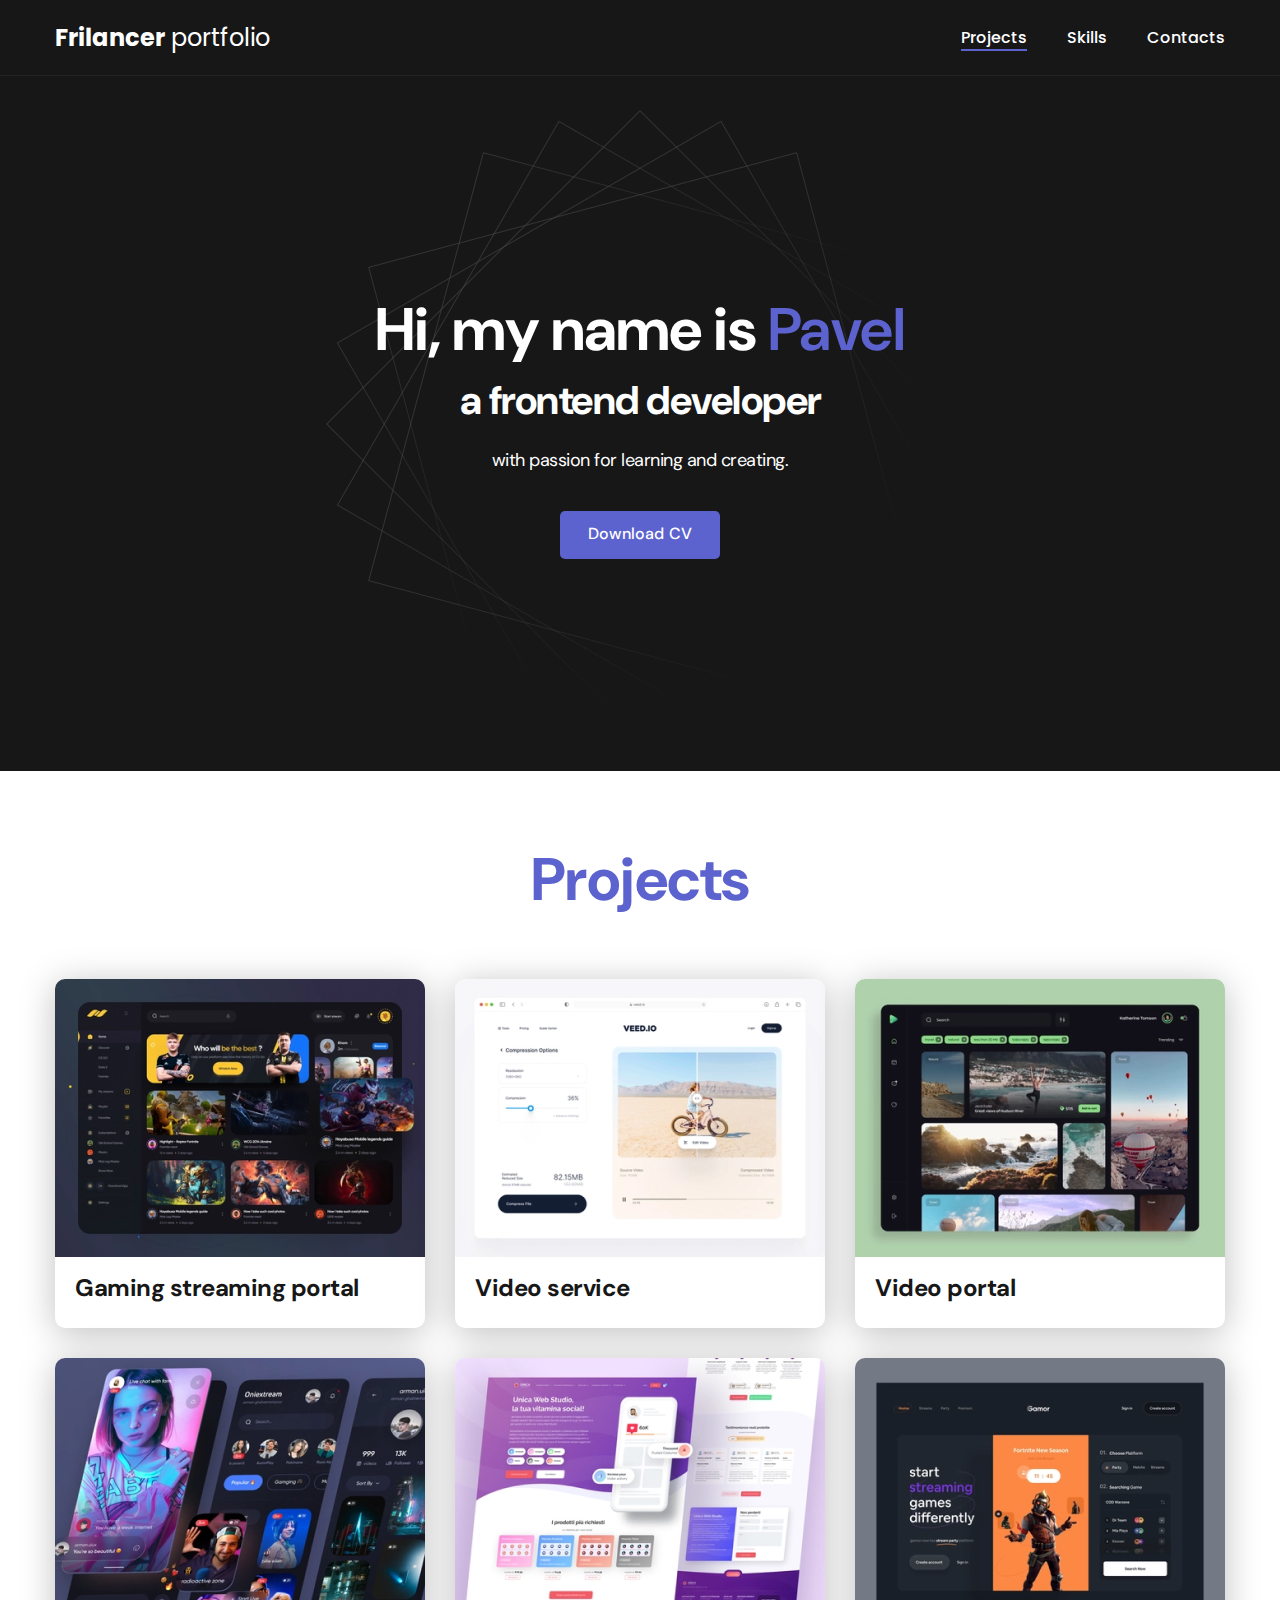
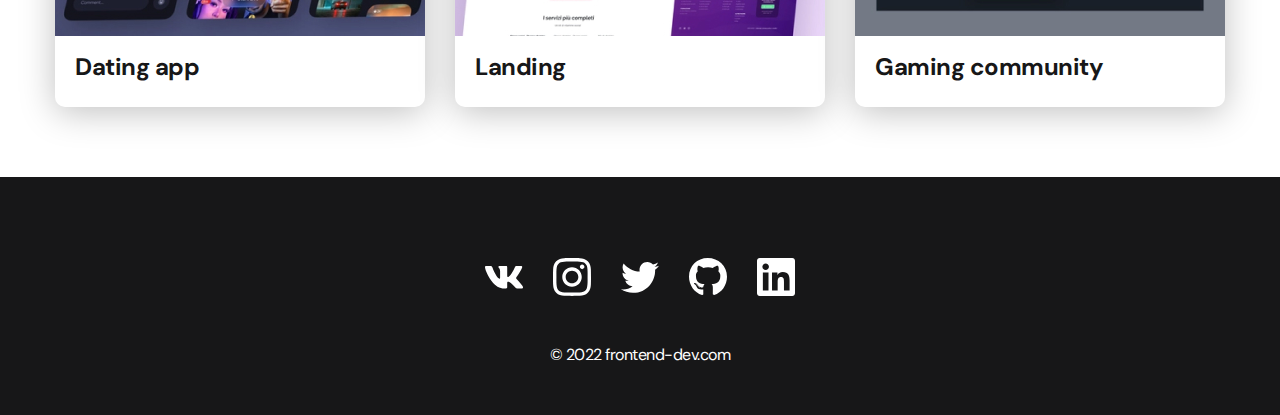
==== index.html @ 63ea850a "Первый коммит" ====
<!DOCTYPE html>
<html lang="en">
  <head>
    <meta charset="UTF-8" />
    <meta http-equiv="X-UA-Compatible" content="IE=edge" />
    <meta name="viewport" content="width=device-width, initial-scale=1.0" />
    <title>Freelancer portfolio</title>
    <link rel="stylesheet" href="./css/main.css" />
  </head>
  <body>
    <nav class="nav">
      <div class="container">
        <div class="nav-row">
          <a href="./index.html" class="logo"
            ><strong>Frilancer</strong> portfolio</a
          >
          <ul class="nav-list">
            <li class="nav-list__item">
              <a
                href="./projects.html"
                class="nav-list__link nav-list__link--active"
                >Projects</a
              >
            </li>
            <li class="nav-list__item">
              <a href="./skills.html" class="nav-list__link">Skills</a>
            </li>
            <li class="nav-list__item">
              <a href="./contacts.html" class="nav-list__link">Contacts</a>
            </li>
          </ul>
        </div>
      </div>
    </nav>

    <header class="header">
      <div class="header__wrapper">
        <h1 class="header__title">
          <strong>Hi, my name is <em>Pavel</em></strong>
          <br />
          a frontend developer
        </h1>
        <div class="header__text">
          <p>with passion for learning and creating.</p>
        </div>
        <a href="#!" class="btn">Download CV</a>
      </div>
    </header>

    <main class="section">
      <div class="container">
        <h2 class="title-1">Projects</h2>
        <ul class="projects">
          <li class="project">
            <a href="./project-page.html">
              <img
                src="./img/projects/01.jpg"
                alt="project img"
                class="project__img"
              />
              <h3 class="project__title">Gaming streaming portal</h3>
            </a>
          </li>
          <li class="project">
            <a href="./project-page.html">
              <img
                src="./img/projects/02.jpg"
                alt="project img"
                class="project__img"
              />
              <h3 class="project__title">Video service</h3>
            </a>
          </li>
          <li class="project">
            <a href="./project-page.html">
              <img
                src="./img/projects/03.jpg"
                alt="project img"
                class="project__img"
              />
              <h3 class="project__title">Video portal</h3>
            </a>
          </li>
          <li class="project">
            <a href="./project-page.html">
              <img
                src="./img/projects/04.jpg"
                alt="project img"
                class="project__img"
              />
              <h3 class="project__title">Dating app</h3>
            </a>
          </li>
          <li class="project">
            <a href="./project-page.html">
              <img
                src="./img/projects/05.jpg"
                alt="project img"
                class="project__img"
              />
              <h3 class="project__title">Landing</h3>
            </a>
          </li>
          <li class="project">
            <a href="./project-page.html">
              <img
                src="./img/projects/06.jpg"
                alt="project img"
                class="project__img"
              />
              <h3 class="project__title">Gaming community</h3>
            </a>
          </li>
        </ul>
      </div>
    </main>

    <footer class="footer">
        <div class="container">
            <div class="footer__wrapper">
                <ul class="social">
                    <li class="social__item">
                      <a href="#!"><img src="./img/icons/vk.svg" alt="Link"></a>
                    </li>
                    <li class="social__item"><a href="#!">
                      <img src="./img/icons/instagram.svg" alt="Link"></a>
                    </li>
                    <li class="social__item">
                      <a href="#!"><img src="./img/icons/twitter.svg" alt="Link"></a>
                    </li>
                    <li class="social__item">
                      <a href="#!"><img src="./img/icons/gitHub.svg" alt="Link"></a>
                    </li>
                    <li class="social__item">
                      <a href="#!"><img src="./img/icons/linkedIn.svg" alt="Link"></a>
                    </li>
                </ul>
                <div class="copyright">
                    <p>© 2022 frontend-dev.com</p>
                </div>
            </div>
        </div>
    </footer>

    <script src="./js/main.js"></script>
  </body>
</html>
---- css/main.css ----
@import "./reset.css";
@import url("https://fonts.googleapis.com/css2?family=DM+Sans:ital,wght@0,400;0,500;0,700;1,700&family=Poppins:ital,wght@0,400;0,500;0,600;0,700;1,600;1,700&display=swap");

/* font-family: 'DM Sans', sans-serif;
font-family: 'Poppins', sans-serif; 
*/

/* * {
    border: 1px solid red;
} */

:root {
  --black: #171718;
  --black-border: #22241f;
  --white: #fff;
  --purple: #5c62ce;

  --text-color: var(--black);

  --dark-bg: var(--black);
  --dark-border: var(--black-border);
  --header-text: var(--white);
  --accent: var(--purple);
}

html,
body {
  font-family: "DM Sans", sans-serif;
  letter-spacing: -0.5px;
  color: var(--text-color);
}

.container {
  margin: 0 auto;
  padding: 0px 15px;
  max-width: 1200px;
}

.none {
  display: none !important;
}

/* Nav */

.nav {
  padding: 20px 0px;
  border-bottom: 1px solid var(--dark-border);
  background-color: var(--dark-bg);
  color: var(--header-text);
  letter-spacing: normal;
}

.nav-row {
  display: flex;
  justify-content: space-between;
  align-items: center;
  column-gap: 30px;
  row-gap: 20px;
  flex-wrap: wrap;
}

.logo {
  color: var(--header-text);
  font-size: 24px;
  font-family: "Poppins", sans-serif;
  letter-spacing: normal;
}

.logo strong {
  font-weight: 700;
}

.nav-list {
  display: flex;
  align-items: center;
  column-gap: 40px;
  font-size: 16px;
  font-weight: 500;
  font-family: "Poppins", sans-serif;
}

/* .nav-list__item {

} */

.nav-list__link {
  color: var(--header-text);
  transition: opacity 0.2s ease-in;
}

.nav-list__link--active {
  position: relative;
}

.nav-list__link:hover {
  opacity: 0.8;
}

.nav-list__link--active::before {
  content: "";
  position: absolute;
  left: 0px;
  top: 100%;

  display: block;
  height: 2px;
  width: 100%;
  background-color: var(--accent);
}

/* Header */

.header {
  display: flex;
  justify-content: center;
  align-items: center;
  text-align: center;
  padding: 40px 0px;
  min-height: 695px;
  background-color: var(--dark-bg);
  background-image: url("./../img/header-bg.png");
  background-repeat: no-repeat;
  background-size: auto;
  background-position: center;
  color: var(--header-text);
}

.header__wrapper {
  padding: 0px 15px;
  max-width: 660px;
}

.header__title {
  margin-bottom: 20px;
  font-size: 40px;
  font-weight: 700;
  font-family: "DM Sans", sans-serif;
  line-height: 1.4;
}

.header__title strong {
  font-size: 60px;
  font-weight: 700;
}

.header__title em {
  font-style: normal;
  color: var(--accent);
  font-weight: 600;
}

.header__text {
  font-size: 18px;
  line-height: 1.333;
  margin-bottom: 40px;
}

.header__text p + p {
  margin-top: 0.5em;
}

/* Btn */

.btn {
  display: inline-block;
  padding: 12px 28px;
  height: 48px;
  border-radius: 5px;
  background-color: var(--accent);
  color: var(--white);
  letter-spacing: 0.15px;
  font-size: 16px;
  font-weight: 500;

  transition: opacity 0.2s ease-in;
}

.btn:hover {
  opacity: 0.8;
}

.btn:active {
  position: relative;
  top: 1px;
}

/* Btn outline */

.btn-outline {
  display: flex;
  column-gap: 10px;
  align-items: center;
  height: 48px;
  padding: 12px 20px;
  border-radius: 5px;
  border: 1px solid var(--dark-border);
  color: var(--black);

  transition: opacity 0.2s ease-in;  
}

.btn-outline:hover {
  opacity: 0.8;
}

.btn-outline:active {
  position: relative;
  top: 1px;
}

/* General */

.section {
  padding: 70px 0px;
}

.title-1 {
  color: var(--accent);
  margin-bottom: 60px;
  font-size: 60px;
  font-weight: 700;
  line-height: 1.3;
  text-align: center;
  font-family: "DM Sans", sans-serif;
}

/* Projects */

.projects {
  display: flex;
  flex-wrap: wrap;
  column-gap: 30px;
  row-gap: 30px;
}

.project {
  min-width: 370px;
  background-color: var(--white);
  box-shadow: 0px 5px 35px rgba(0, 0, 0, 0.25);
  border-radius: 10px;
}

.project__img {
  border-radius: 10px 10px 0px 0px;
}

.project__title {
  padding: 15px 20px 25px;
  font-size: 24px;
  line-height: 1.3;
  font-weight: 700;
  font-family: "DM Sans", sans-serif;
  color: var(--text-color);
}

/* Project details */

.project-details {
  margin: 0px auto;
  max-width: 865px;

  display: flex;
  flex-direction: column;
  align-items: center;
}

.project-details__desc {
  margin-bottom: 30px;
  font-weight: 700;
  font-size: 24px;
  line-height: 1.3;
  text-align: center;
}

.project-detail {

}

.project-detail__cover {
  max-width: 100%;
  margin-bottom: 40px;
  box-shadow: 0px 5px 35px rgba(0, 0, 0, 0.25);
  border-radius: 10px;
}


/* Footer */

.footer {
  padding: 60px 0px 50px;
  background-color: var(--dark-bg);
  color: var(--header-text);
}

.footer__wrapper {
  display: flex;
  flex-direction: column;
  align-items: center;
  row-gap: 27px;
}

.social {
  display: flex;
  column-gap: 30px;
  /* justify-content: center; */
  align-items: center;
  min-height: 80px;
}

/* .social__item {} */

.copyright {
  font-size: 16px;
}

.copyright p + p {
  margin-top: 0.5em;
}
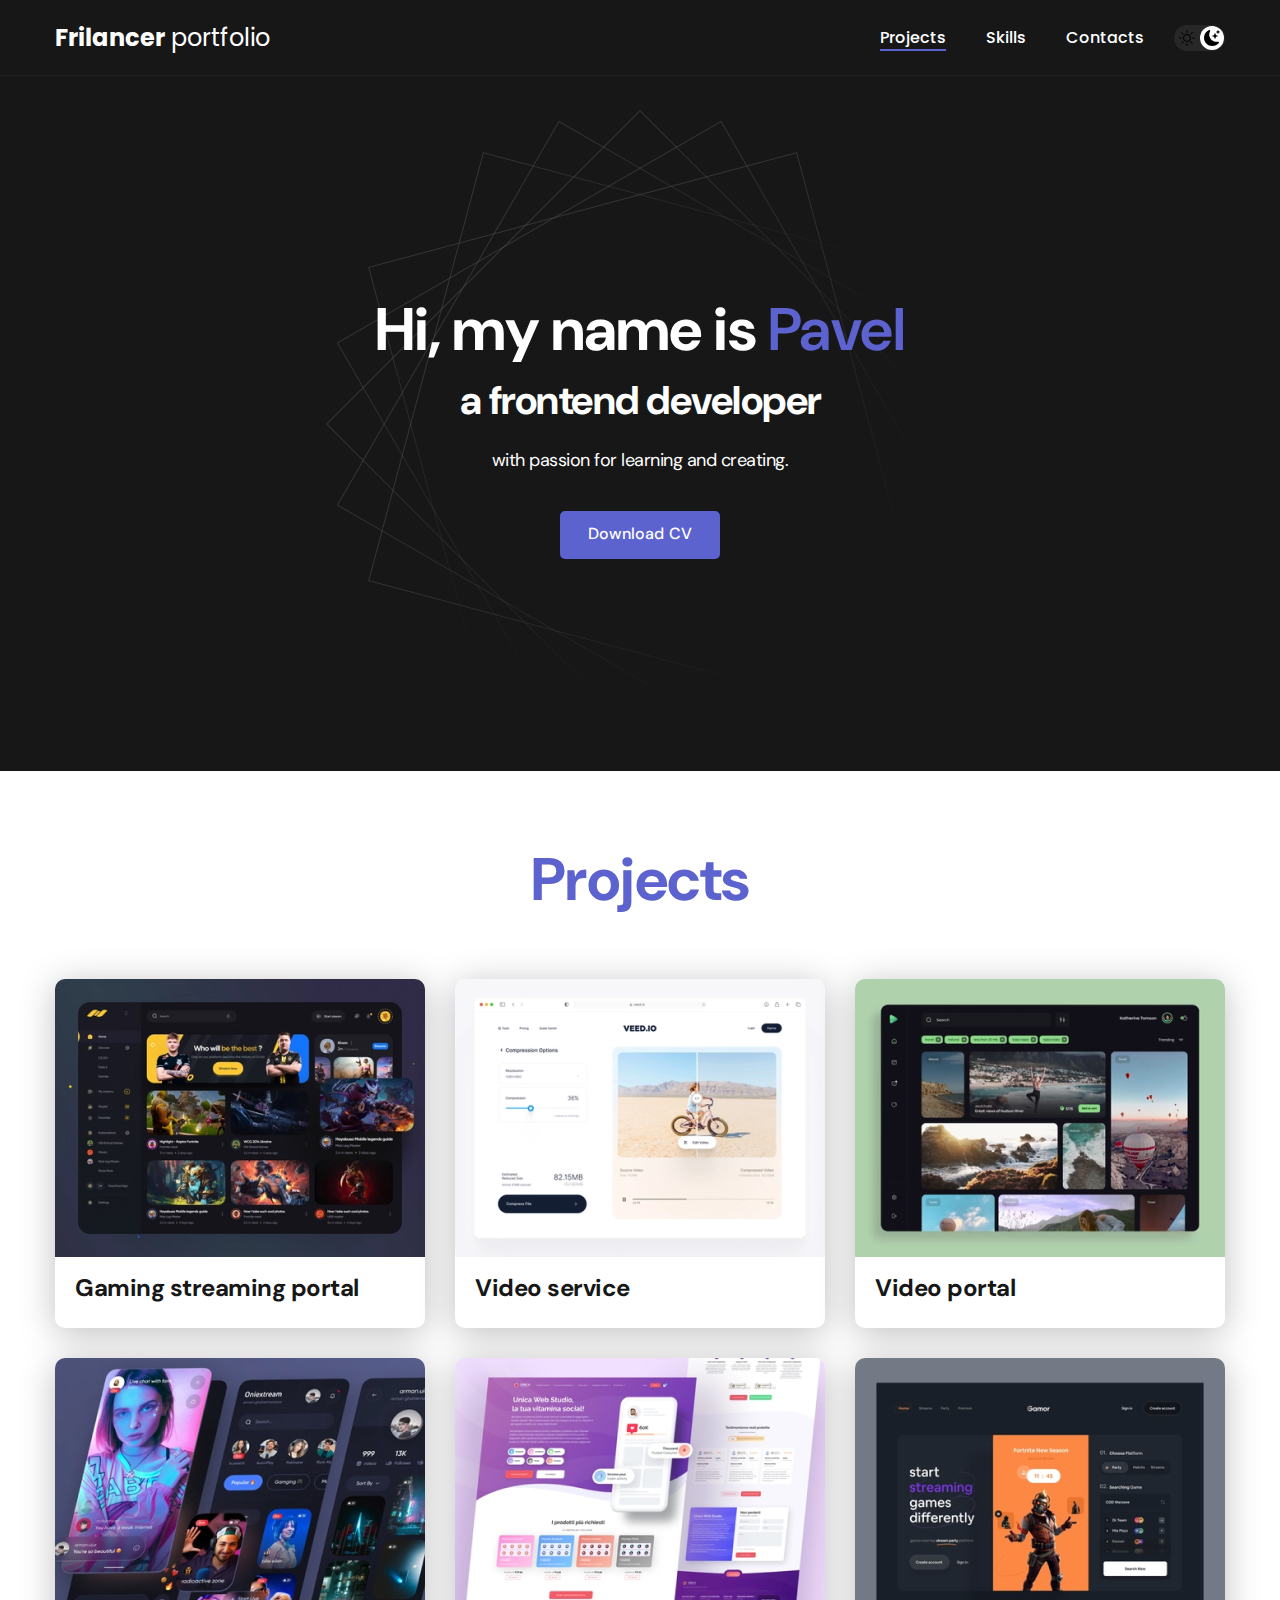
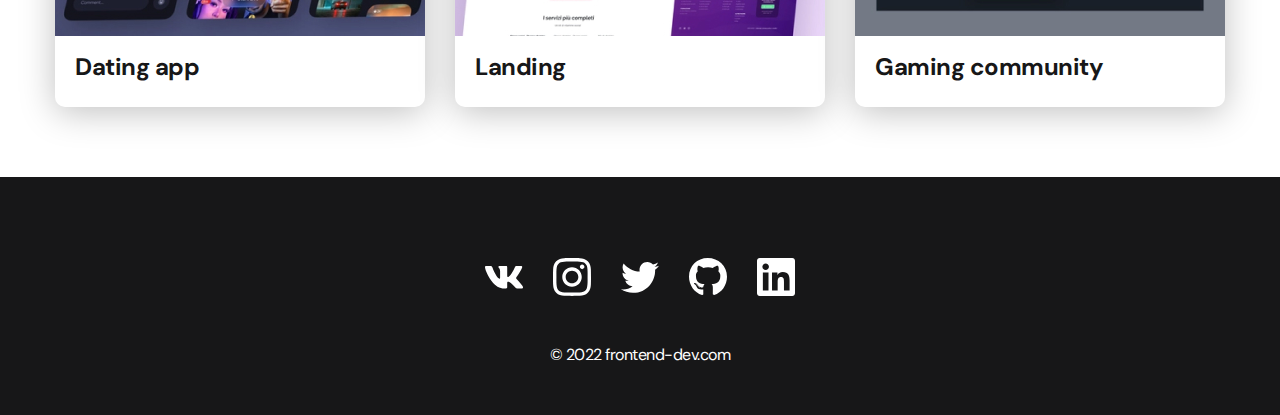
==== commit c8a7703b: "Добавление переключателя тёмной темы." ====
--- a/index.html
+++ b/index.html
@@ -14,10 +14,16 @@
           <a href="./index.html" class="logo"
             ><strong>Frilancer</strong> portfolio</a
           >
+
+          <button class="dark-mode-btn dark-mode-btn--active">
+            <img src="./img/icons/sun.svg" alt="Light mode" class="dark-mode-btn__icon">
+            <img src="./img/icons/moon.svg" alt="Dark mode" class="dark-mode-btn__icon">
+          </button>
+
           <ul class="nav-list">
             <li class="nav-list__item">
               <a
-                href="./projects.html"
+                href="./index.html"
                 class="nav-list__link nav-list__link--active"
                 >Projects</a
               >
@@ -116,30 +122,32 @@
     </main>
 
     <footer class="footer">
-        <div class="container">
-            <div class="footer__wrapper">
-                <ul class="social">
-                    <li class="social__item">
-                      <a href="#!"><img src="./img/icons/vk.svg" alt="Link"></a>
-                    </li>
-                    <li class="social__item"><a href="#!">
-                      <img src="./img/icons/instagram.svg" alt="Link"></a>
-                    </li>
-                    <li class="social__item">
-                      <a href="#!"><img src="./img/icons/twitter.svg" alt="Link"></a>
-                    </li>
-                    <li class="social__item">
-                      <a href="#!"><img src="./img/icons/gitHub.svg" alt="Link"></a>
-                    </li>
-                    <li class="social__item">
-                      <a href="#!"><img src="./img/icons/linkedIn.svg" alt="Link"></a>
-                    </li>
-                </ul>
-                <div class="copyright">
-                    <p>© 2022 frontend-dev.com</p>
-                </div>
-            </div>
+      <div class="container">
+        <div class="footer__wrapper">
+          <ul class="social">
+            <li class="social__item">
+              <a href="#!"><img src="./img/icons/vk.svg" alt="Link" /></a>
+            </li>
+            <li class="social__item">
+              <a href="#!">
+                <img src="./img/icons/instagram.svg" alt="Link"
+              /></a>
+            </li>
+            <li class="social__item">
+              <a href="#!"><img src="./img/icons/twitter.svg" alt="Link" /></a>
+            </li>
+            <li class="social__item">
+              <a href="#!"><img src="./img/icons/gitHub.svg" alt="Link" /></a>
+            </li>
+            <li class="social__item">
+              <a href="#!"><img src="./img/icons/linkedIn.svg" alt="Link" /></a>
+            </li>
+          </ul>
+          <div class="copyright">
+            <p>© 2022 frontend-dev.com</p>
+          </div>
         </div>
+      </div>
     </footer>
 
     <script src="./js/main.js"></script>
--- a/css/main.css
+++ b/css/main.css
@@ -28,7 +28,12 @@
   font-family: "DM Sans", sans-serif;
   letter-spacing: -0.5px;
   color: var(--text-color);
-}
+  height: 100%;
+  display: flex;
+  flex-direction: column;
+}
+
+/* General */
 
 .container {
   margin: 0 auto;
@@ -38,6 +43,30 @@
 
 .none {
   display: none !important;
+}
+
+.section {
+  padding: 70px 0px;
+}
+
+.title-1 {
+  color: var(--accent);
+  margin-bottom: 60px;
+  font-size: 60px;
+  font-weight: 700;
+  line-height: 1.3;
+  text-align: center;
+  font-family: "DM Sans", sans-serif;
+}
+
+.title-2 {
+  margin-bottom: 20px;
+  font-size: 40px;
+  /* text-align: center;
+  color: var(--dark-bg);
+  font-family: 'DM Sans', sans-serif; */
+  font-weight: 700;
+  line-height: 1.3;
 }
 
 /* Nav */
@@ -52,7 +81,7 @@
 
 .nav-row {
   display: flex;
-  justify-content: space-between;
+  justify-content: flex-end;
   align-items: center;
   column-gap: 30px;
   row-gap: 20px;
@@ -60,6 +89,7 @@
 }
 
 .logo {
+  margin-right: auto;
   color: var(--header-text);
   font-size: 24px;
   font-family: "Poppins", sans-serif;
@@ -72,8 +102,10 @@
 
 .nav-list {
   display: flex;
+  flex-wrap: wrap;
   align-items: center;
   column-gap: 40px;
+  row-gap: 10px;
   font-size: 16px;
   font-weight: 500;
   font-family: "Poppins", sans-serif;
@@ -107,6 +139,44 @@
   width: 100%;
   background-color: var(--accent);
 }
+
+/* Dark mode button */
+
+.dark-mode-btn {
+  order: 9;
+  position: relative;
+  display: flex;
+  justify-content: space-between;
+  width: 51px;
+  height: 26px;
+  padding: 5px;
+  border-radius: 50px;
+  background-color: #272727;
+}
+
+.dark-mode-btn::before {
+  content: "";
+  position: absolute;
+  top: 1px;
+  left: 1px;
+  display: block;
+  width: 24px;
+  height: 24px;
+  border-radius: 50%;
+  background-color: var(--white);
+
+  transition: left 0.2s ease-in;
+}
+
+.dark-mode-btn__icon {
+  position: relative;
+  z-index: 9;
+}
+
+.dark-mode-btn--active::before {
+  left: 26px;
+}
+
 
 /* Header */
 
@@ -196,7 +266,7 @@
   border: 1px solid var(--dark-border);
   color: var(--black);
 
-  transition: opacity 0.2s ease-in;  
+  transition: opacity 0.2s ease-in;
 }
 
 .btn-outline:hover {
@@ -208,26 +278,11 @@
   top: 1px;
 }
 
-/* General */
-
-.section {
-  padding: 70px 0px;
-}
-
-.title-1 {
-  color: var(--accent);
-  margin-bottom: 60px;
-  font-size: 60px;
-  font-weight: 700;
-  line-height: 1.3;
-  text-align: center;
-  font-family: "DM Sans", sans-serif;
-}
-
 /* Projects */
 
 .projects {
   display: flex;
+  justify-content: center;
   flex-wrap: wrap;
   column-gap: 30px;
   row-gap: 30px;
@@ -272,9 +327,9 @@
   text-align: center;
 }
 
-.project-detail {
-
-}
+/* .project-detail {
+
+} */
 
 .project-detail__cover {
   max-width: 100%;
@@ -283,10 +338,37 @@
   border-radius: 10px;
 }
 
+/* Content list */
+
+.content-list {
+  margin: 0px auto;
+  max-width: 570px;
+  display: flex;
+  flex-direction: column;
+  align-items: center;
+  row-gap: 40px;
+  text-align: center;
+}
+
+.content-list a {
+  color: var(--accent);
+}
+
+.content-list__item {
+  text-align: center;
+  font-family: "Poppins", sans-serif;
+  font-size: 18px;
+  line-height: 1.5;
+}
+
+.content-list__item p + p {
+  margin-top: 0.5em;
+}
 
 /* Footer */
 
 .footer {
+  margin-top: auto;
   padding: 60px 0px 50px;
   background-color: var(--dark-bg);
   color: var(--header-text);
@@ -317,4 +399,80 @@
   margin-top: 0.5em;
 }
 
-
+@media (max-width: 620px) {
+  .header {
+    min-height: unset;
+  }
+
+  .header__title {
+    font-size: 30px;
+  }
+  .header__title strong {
+    font-size: 40px;
+  }
+
+  .section {
+    padding: 40px 0;
+  }
+
+  .title-1 {
+    margin-bottom: 30px;
+    font-size: 40px;
+  }
+
+  .title-2 {
+    margin-bottom: 10px;
+    font-size: 30px;
+  }
+
+  .nav-row {
+    justify-content: space-between;
+  }
+
+  .dark-mode-btn {
+    order: 0;
+  }
+  
+  .content-list {
+    row-gap: 30px;
+  }
+
+  .content-list__item {
+    font-size: 16px;
+  }
+
+  .project__title {
+    font-size: 20px;
+  }
+
+  .project-details__desc {
+    margin-bottom: 20px;
+    font-size: 22px;
+  }
+
+  .footer {
+    padding: 40px 0 0px;
+  }
+
+  .footer__wrapper {
+    row-gap: 20px;
+  }
+
+  .social__item {
+    width: 28px;
+  }
+
+  .social {
+    column-gap: 20px;
+  }
+}
+
+/* @media (max-width: 380px) {
+
+  .header__title {
+    font-size: 20px;
+  }
+  .header__title strong {
+    font-size: 30px;
+  }
+} */
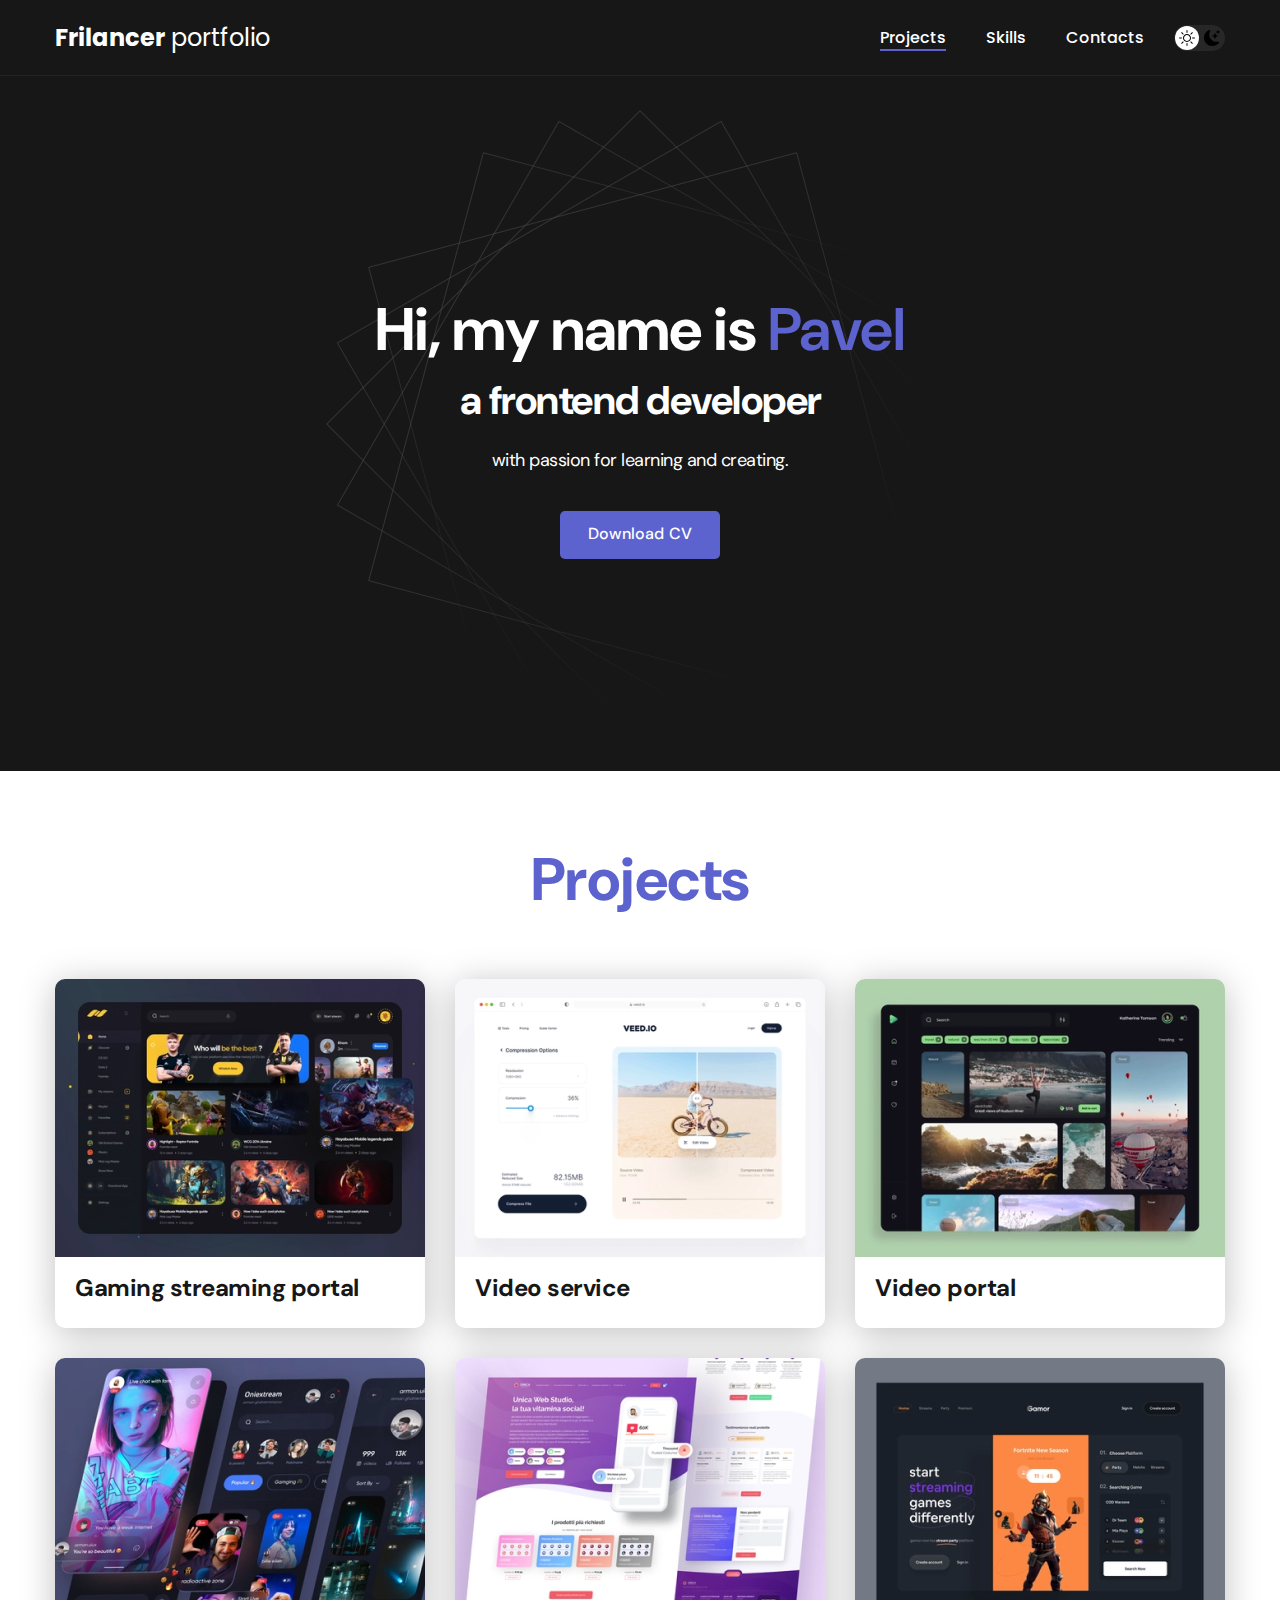
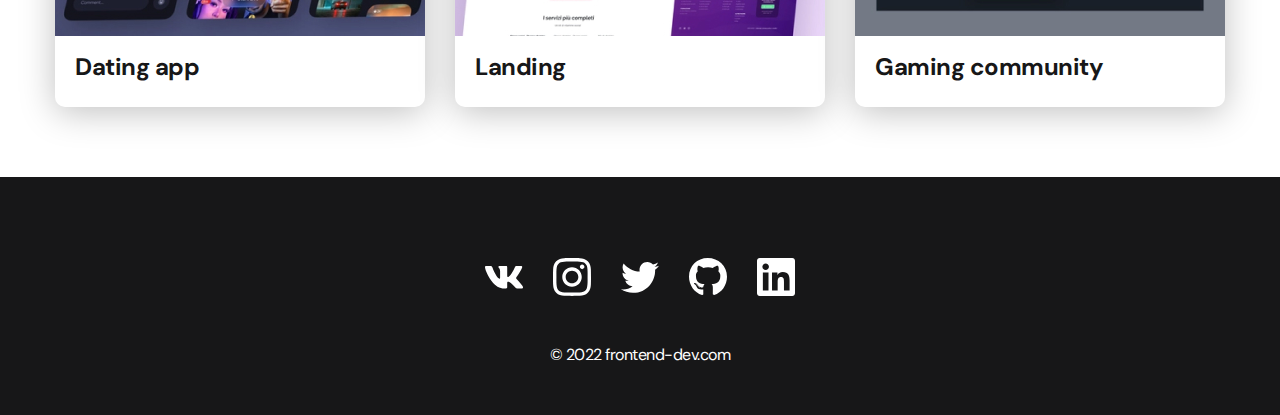
==== commit 766836c0: "Настройка тёмной темы." ====
--- a/index.html
+++ b/index.html
@@ -15,7 +15,7 @@
             ><strong>Frilancer</strong> portfolio</a
           >
 
-          <button class="dark-mode-btn dark-mode-btn--active">
+          <button class="dark-mode-btn">
             <img src="./img/icons/sun.svg" alt="Light mode" class="dark-mode-btn__icon">
             <img src="./img/icons/moon.svg" alt="Dark mode" class="dark-mode-btn__icon">
           </button>
--- a/css/main.css
+++ b/css/main.css
@@ -21,16 +21,36 @@
   --dark-border: var(--black-border);
   --header-text: var(--white);
   --accent: var(--purple);
-}
+
+  /* Light mode */
+
+  --page-bg: var(--white);
+  --text-color: var(--black);
+}
+
+.dark {
+  /* Dark mode */
+
+  --page-bg: var(--black);
+  --text-color: var(--white);
+}
+
+
 
 html,
 body {
+  display: flex;
+  flex-direction: column;
+
+  height: 100%;
+
   font-family: "DM Sans", sans-serif;
   letter-spacing: -0.5px;
+
+  /* Color mode */
+  /* Default - Light mode */
+  background-color: var(--page-bg);
   color: var(--text-color);
-  height: 100%;
-  display: flex;
-  flex-direction: column;
 }
 
 /* General */
